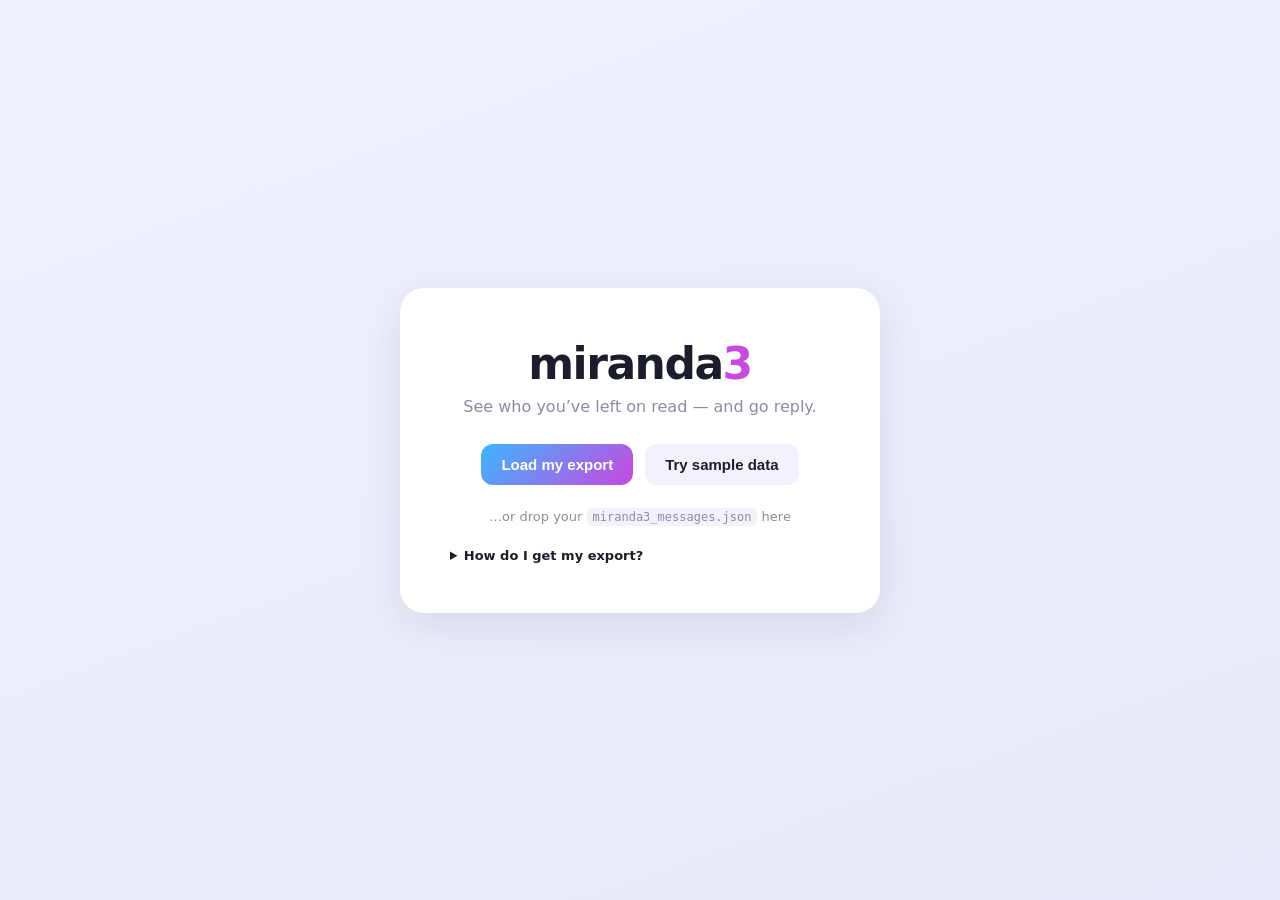
==== index.html @ 3577c92c "Rebuild Miranda as miranda3: local-first iMessage reply tracker Surfaces 1:1 iMessage conversations " ====
<!DOCTYPE html>
<html lang="en">
<head>
<meta charset="UTF-8" />
<meta name="viewport" content="width=device-width, initial-scale=1.0" />
<title>Miranda3 — who's waiting on you</title>
<link rel="stylesheet" href="styles.css" />
</head>
<body>

<!-- ───────────── Start screen ───────────── -->
<section id="start" class="screen">
  <div class="start-card" id="dropzone">
    <div class="logo">miranda<span>3</span></div>
    <p class="tagline">See who you’ve left on read — and go reply.</p>
    <div class="start-actions">
      <button class="btn primary" id="pickFile">Load my export</button>
      <button class="btn ghost" id="loadSample">Try sample data</button>
    </div>
    <p class="drop-hint">…or drop your <code>miranda3_messages.json</code> here</p>
    <details class="how">
      <summary>How do I get my export?</summary>
      <ol>
        <li>Grant <b>Full Disk Access</b> to Terminal (System Settings → Privacy &amp; Security).</li>
        <li>Double-click <code>export.command</code> in this folder.</li>
        <li>It writes <code>~/Desktop/miranda3_messages.json</code> — load that here.</li>
      </ol>
    </details>
    <input type="file" id="fileInput" accept="application/json,.json" hidden />
  </div>
</section>

<!-- ───────────── Dashboard ───────────── -->
<section id="dash" class="screen" hidden>
  <header class="topbar">
    <div class="logo small">miranda<span>3</span></div>
    <div class="topbar-right">
      <span class="updated" id="updated"></span>
      <button class="btn tiny ghost" id="darkToggle">dark mode</button>
      <button class="btn tiny ghost" id="reload">load other file</button>
    </div>
  </header>

  <div class="hero">
    <div class="score-wrap">
      <div class="ring" id="ring">
        <svg viewBox="0 0 200 200" width="200" height="200">
          <defs>
            <linearGradient id="ringGrad" x1="0%" y1="100%" x2="100%" y2="0%">
              <stop offset="0%" stop-color="#3bb6ff" />
              <stop offset="100%" stop-color="#c948e0" />
            </linearGradient>
          </defs>
          <circle class="ring-track" cx="100" cy="100" r="86" />
          <circle class="ring-fill" id="ringFill" cx="100" cy="100" r="86" />
        </svg>
        <div class="ring-center">
          <div class="score-num" id="scoreNum">--</div>
          <div class="score-cap">SCORE</div>
        </div>
      </div>
      <div class="score-label" id="scoreLabel"></div>
    </div>

    <div class="stats">
      <div class="stat">
        <div class="stat-val" id="statRate">--%</div>
        <div class="stat-cap">REPLY RATE</div>
        <div class="bar"><span id="barRate"></span></div>
      </div>
      <div class="stat">
        <div class="stat-val" id="statWait">--</div>
        <div class="stat-cap">AVG WAIT</div>
        <div class="bar"><span id="barWait"></span></div>
      </div>
      <div class="stat">
        <div class="stat-val" id="statHang">--</div>
        <div class="stat-cap">WAITING ON YOU</div>
        <div class="bar"><span id="barHang"></span></div>
      </div>
    </div>
  </div>

  <div class="action">
    <div class="action-head">
      <h2>Action needed</h2>
      <span class="action-sub" id="actionSub"></span>
    </div>

    <div class="filters" id="filters">
      <button class="chip active" data-bucket="1d">1 day <em></em></button>
      <button class="chip" data-bucket="7d">7 days <em></em></button>
      <button class="chip" data-bucket="30d">30 days <em></em></button>
      <button class="chip" data-bucket="90d">90 days <em></em></button>
    </div>

    <div class="thread-list" id="threads"></div>
    <div class="empty" id="emptyState" hidden>🎉 Nobody’s waiting on you in this window. Inbox zero vibes.</div>
  </div>

  <footer class="foot">
    <button class="btn tiny ghost" id="showDismissed"></button>
    <span class="foot-note">All data stays in this browser. Nothing is uploaded.</span>
  </footer>
</section>

<script src="core.js"></script>
<script src="sample-data.js"></script>
<script src="app.js"></script>
</body>
</html>
---- styles.css ----
:root {
  --bg: #eef0fb;
  --bg2: #e7e9f8;
  --card: #ffffff;
  --card2: #f3f1fb;
  --ink: #1c1d2b;
  --muted: #8a8ca3;
  --line: #e6e6f0;
  --green: #2dd4a0;
  --yellow: #f5c842;
  --orange: #f59e42;
  --red: #ef4444;
  --accent: #c948e0;
  --accent2: #3bb6ff;
  --shadow: 0 12px 40px rgba(60, 50, 120, 0.10);
}
[data-theme="dark"] {
  --bg: #0f1018;
  --bg2: #15172300;
  --card: #1b1d2b;
  --card2: #20223200;
  --ink: #f2f3fb;
  --muted: #8b8ea8;
  --line: #2a2c3e;
  --shadow: 0 12px 40px rgba(0, 0, 0, 0.35);
}

* { box-sizing: border-box; }
html, body { margin: 0; padding: 0; }
body {
  font-family: -apple-system, BlinkMacSystemFont, "Segoe UI", Inter, system-ui, sans-serif;
  background: linear-gradient(160deg, var(--bg), var(--bg2));
  color: var(--ink);
  min-height: 100vh;
  -webkit-font-smoothing: antialiased;
}
.screen { max-width: 980px; margin: 0 auto; padding: 24px; }

/* ── Logo ── */
.logo { font-size: 44px; font-weight: 800; letter-spacing: -1.5px; }
.logo span { color: var(--accent); }
.logo.small { font-size: 24px; }

/* ── Start screen ── */
#start { display: flex; align-items: center; justify-content: center; min-height: 100vh; }
.start-card {
  background: var(--card); border-radius: 24px; padding: 48px; max-width: 480px; width: 100%;
  box-shadow: var(--shadow); text-align: center; border: 2px dashed transparent; transition: border-color .15s;
}
.start-card.dragover { border-color: var(--accent); }
.tagline { color: var(--muted); margin: 8px 0 28px; font-size: 16px; }
.start-actions { display: flex; gap: 12px; justify-content: center; flex-wrap: wrap; }
.drop-hint { color: var(--muted); margin-top: 24px; font-size: 13px; }
.drop-hint code, .how code { background: var(--card2); padding: 2px 6px; border-radius: 6px; font-size: 12px; }
.how { margin-top: 24px; text-align: left; color: var(--muted); font-size: 13px; }
.how summary { cursor: pointer; color: var(--ink); font-weight: 600; }
.how ol { margin: 12px 0 0; padding-left: 20px; line-height: 1.7; }

/* ── Buttons ── */
.btn { border: none; border-radius: 12px; padding: 12px 20px; font-size: 15px; font-weight: 600; cursor: pointer; transition: transform .1s, opacity .15s; }
.btn:active { transform: scale(.97); }
.btn.primary { background: linear-gradient(135deg, var(--accent2), var(--accent)); color: #fff; }
.btn.ghost { background: var(--card2); color: var(--ink); }
.btn.tiny { padding: 7px 14px; font-size: 13px; border-radius: 9px; }

/* ── Topbar ── */
.topbar { display: flex; align-items: center; justify-content: space-between; margin-bottom: 8px; }
.topbar-right { display: flex; align-items: center; gap: 10px; }
.updated { color: var(--muted); font-size: 12px; }

/* ── Hero ── */
.hero { display: grid; grid-template-columns: 1fr 1fr; gap: 24px; align-items: center; margin: 16px 0 32px; }
.score-wrap { display: flex; flex-direction: column; align-items: center; gap: 12px; }
.ring { position: relative; width: 200px; height: 200px; filter: drop-shadow(0 0 24px rgba(201,72,224,.25)); }
.ring svg { transform: rotate(-90deg); }
.ring-track { fill: none; stroke: var(--line); stroke-width: 12; }
.ring-fill { fill: none; stroke: url(#ringGrad); stroke-width: 12; stroke-linecap: round;
  stroke-dasharray: 540; stroke-dashoffset: 540; transition: stroke-dashoffset 1s cubic-bezier(.2,.8,.2,1); }
.ring-center { position: absolute; inset: 0; display: flex; flex-direction: column; align-items: center; justify-content: center; }
.score-num { font-size: 64px; font-weight: 800; line-height: 1; color: var(--yellow); }
.score-cap { font-size: 13px; letter-spacing: 2px; color: var(--muted); margin-top: 4px; }
.score-label { font-size: 18px; font-weight: 700; }

.stats { display: flex; flex-direction: column; gap: 14px; }
.stat { background: var(--card); border-radius: 18px; padding: 18px 22px; box-shadow: var(--shadow); }
.stat-val { font-size: 34px; font-weight: 800; }
.stat-cap { font-size: 12px; letter-spacing: 1.5px; color: var(--muted); margin: 2px 0 10px; }
.bar { height: 5px; background: var(--line); border-radius: 3px; overflow: hidden; }
.bar span { display: block; height: 100%; width: 0; background: var(--orange); border-radius: 3px; transition: width .8s; }
#barRate { background: var(--green); }

/* ── Action list ── */
.action-head { display: flex; align-items: baseline; justify-content: space-between; margin-bottom: 14px; }
.action-head h2 { margin: 0; font-size: 26px; }
.action-sub { color: var(--muted); font-size: 14px; }
.filters { display: flex; gap: 10px; margin-bottom: 18px; flex-wrap: wrap; }
.chip { background: var(--card2); border: 1px solid var(--line); border-radius: 999px; padding: 8px 16px;
  font-size: 14px; font-weight: 600; color: var(--muted); cursor: pointer; transition: all .15s; }
.chip.active { background: linear-gradient(135deg, var(--accent2), var(--accent)); color: #fff; border-color: transparent; }
.chip em { font-style: normal; opacity: .7; font-weight: 700; margin-left: 2px; }
.chip.active em { opacity: .9; }

.thread-list { display: flex; flex-direction: column; gap: 12px; }
.thread { display: flex; align-items: center; gap: 16px; background: var(--card); border-radius: 18px;
  padding: 16px 20px; box-shadow: var(--shadow); }
.avatar { width: 48px; height: 48px; border-radius: 50%; background: linear-gradient(135deg, #8a5cf6, #6d4cf0);
  color: #fff; display: flex; align-items: center; justify-content: center; font-size: 20px; font-weight: 700; flex-shrink: 0; }
.thread-main { flex: 1; min-width: 0; }
.thread-top { display: flex; justify-content: space-between; align-items: baseline; gap: 12px; }
.thread-name { font-weight: 700; font-size: 16px; }
.thread-when { color: var(--muted); font-size: 13px; white-space: nowrap; }
.thread-when .dot { display: inline-block; width: 7px; height: 7px; border-radius: 50%; margin-left: 6px; vertical-align: middle; }
.thread-preview { color: var(--muted); font-size: 14px; margin-top: 3px; overflow: hidden; text-overflow: ellipsis; white-space: nowrap; }
.thread-preview b { color: var(--ink); font-weight: 600; }
.thread-actions { display: flex; gap: 8px; flex-shrink: 0; }
.go-btn { background: linear-gradient(135deg, var(--accent2), var(--accent)); color: #fff; border: none;
  border-radius: 12px; padding: 10px 16px; font-weight: 700; font-size: 14px; cursor: pointer; white-space: nowrap; text-decoration: none; display: inline-block; }
.go-btn:active { transform: scale(.97); }
.dismiss-btn { background: transparent; border: 1px solid var(--line); color: var(--muted); border-radius: 12px;
  padding: 10px 12px; cursor: pointer; font-size: 14px; }

.empty { text-align: center; color: var(--muted); padding: 48px 20px; font-size: 16px; }

.foot { display: flex; align-items: center; justify-content: space-between; margin-top: 32px; padding-top: 16px; border-top: 1px solid var(--line); }
.foot-note { color: var(--muted); font-size: 12px; }

@media (max-width: 720px) {
  .hero { grid-template-columns: 1fr; }
  .thread { flex-wrap: wrap; }
  .thread-actions { width: 100%; justify-content: flex-end; }
}
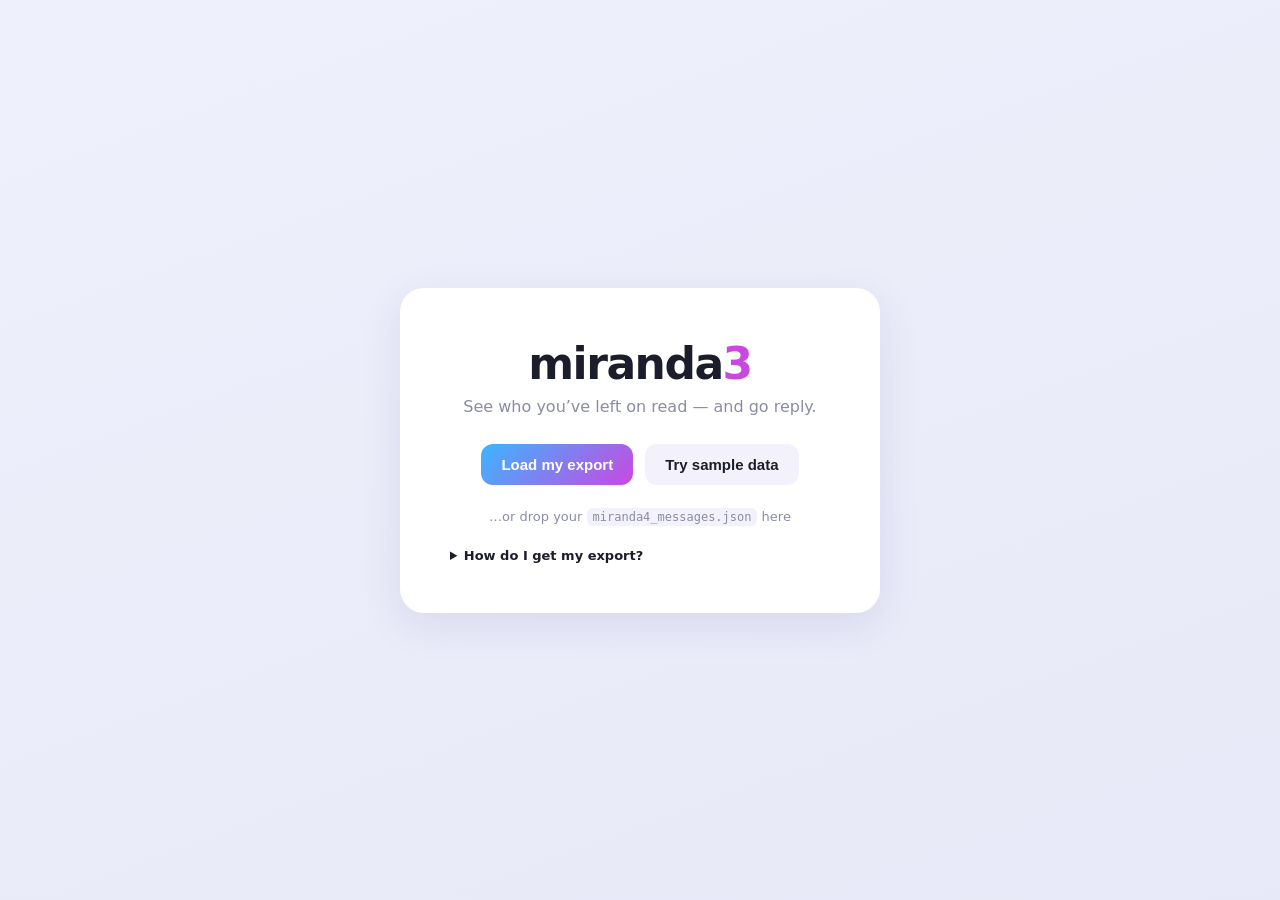
==== commit 680ba792: "Rename export output to miranda4_messages.json Makes the fresh export (with group participant_count)" ====
--- a/index.html
+++ b/index.html
@@ -17,13 +17,14 @@
       <button class="btn primary" id="pickFile">Load my export</button>
       <button class="btn ghost" id="loadSample">Try sample data</button>
     </div>
-    <p class="drop-hint">…or drop your <code>miranda3_messages.json</code> here</p>
+    <p class="drop-hint">…or drop your <code>miranda4_messages.json</code> here</p>
     <details class="how">
       <summary>How do I get my export?</summary>
       <ol>
-        <li>Grant <b>Full Disk Access</b> to Terminal (System Settings → Privacy &amp; Security).</li>
-        <li>Double-click <code>export.command</code> in this folder.</li>
-        <li>It writes <code>~/Desktop/miranda3_messages.json</code> — load that here.</li>
+        <li><a class="dl-cmd" href="export.command" download="export.command">⤓ Download <code>export.command</code></a> (runs on your Mac — it can't read Messages from the browser).</li>
+        <li>Grant <b>Full Disk Access</b> to Terminal (System Settings → Privacy &amp; Security), then reopen Terminal.</li>
+        <li>In Terminal type <code>bash </code> then drag the downloaded file in and press Return. <span class="how-note">Downloaded scripts can't be double-clicked.</span></li>
+        <li>It writes <code>~/Desktop/miranda4_messages.json</code> — load that here.</li>
       </ol>
     </details>
     <input type="file" id="fileInput" accept="application/json,.json" hidden />
--- a/styles.css
+++ b/styles.css
@@ -55,6 +55,10 @@
 .how { margin-top: 24px; text-align: left; color: var(--muted); font-size: 13px; }
 .how summary { cursor: pointer; color: var(--ink); font-weight: 600; }
 .how ol { margin: 12px 0 0; padding-left: 20px; line-height: 1.7; }
+.how .dl-cmd { color: var(--accent); font-weight: 600; text-decoration: none; }
+.how .dl-cmd:hover { text-decoration: underline; }
+.how .dl-cmd code { color: inherit; }
+.how-note { display: block; font-size: 12px; opacity: .8; }
 
 /* ── Buttons ── */
 .btn { border: none; border-radius: 12px; padding: 12px 20px; font-size: 15px; font-weight: 600; cursor: pointer; transition: transform .1s, opacity .15s; }
@@ -108,6 +112,8 @@
 .thread-main { flex: 1; min-width: 0; }
 .thread-top { display: flex; justify-content: space-between; align-items: baseline; gap: 12px; }
 .thread-name { font-weight: 700; font-size: 16px; }
+.group-tag { font-size: 11px; font-weight: 700; letter-spacing: .3px; text-transform: uppercase;
+  color: var(--accent); background: var(--card2); border-radius: 999px; padding: 2px 7px; vertical-align: middle; }
 .thread-when { color: var(--muted); font-size: 13px; white-space: nowrap; }
 .thread-when .dot { display: inline-block; width: 7px; height: 7px; border-radius: 50%; margin-left: 6px; vertical-align: middle; }
 .thread-preview { color: var(--muted); font-size: 14px; margin-top: 3px; overflow: hidden; text-overflow: ellipsis; white-space: nowrap; }
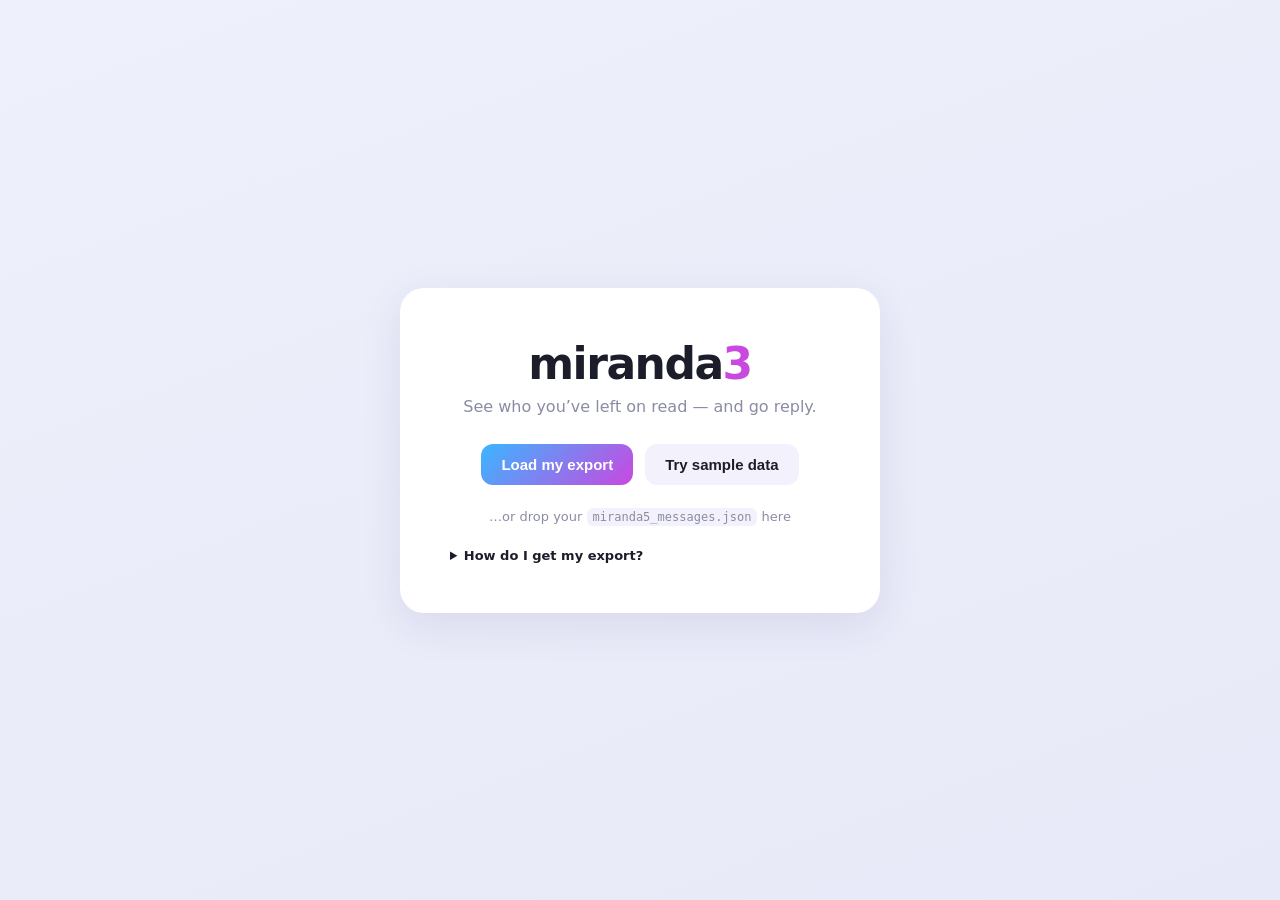
==== commit 02969445: "Rename export to miranda5_messages.json and reveal it in Finder Renames the export output from miran" ====
--- a/index.html
+++ b/index.html
@@ -17,14 +17,13 @@
       <button class="btn primary" id="pickFile">Load my export</button>
       <button class="btn ghost" id="loadSample">Try sample data</button>
     </div>
-    <p class="drop-hint">…or drop your <code>miranda4_messages.json</code> here</p>
+    <p class="drop-hint">…or drop your <code>miranda5_messages.json</code> here</p>
     <details class="how">
       <summary>How do I get my export?</summary>
       <ol>
-        <li><a class="dl-cmd" href="export.command" download="export.command">⤓ Download <code>export.command</code></a> (runs on your Mac — it can't read Messages from the browser).</li>
-        <li>Grant <b>Full Disk Access</b> to Terminal (System Settings → Privacy &amp; Security), then reopen Terminal.</li>
-        <li>In Terminal type <code>bash </code> then drag the downloaded file in and press Return. <span class="how-note">Downloaded scripts can't be double-clicked.</span></li>
-        <li>It writes <code>~/Desktop/miranda4_messages.json</code> — load that here.</li>
+        <li>Grant <b>Full Disk Access</b> to Terminal (System Settings → Privacy &amp; Security).</li>
+        <li>Double-click <code>export.command</code> in this folder.</li>
+        <li>It writes <code>~/Desktop/miranda5_messages.json</code> — load that here.</li>
       </ol>
     </details>
     <input type="file" id="fileInput" accept="application/json,.json" hidden />
@@ -37,6 +36,7 @@
     <div class="logo small">miranda<span>3</span></div>
     <div class="topbar-right">
       <span class="updated" id="updated"></span>
+      <button class="btn tiny ghost" id="refreshBtn" title="Re-read your export file — auto-updates when you re-run the export">↻ refresh</button>
       <button class="btn tiny ghost" id="darkToggle">dark mode</button>
       <button class="btn tiny ghost" id="reload">load other file</button>
     </div>
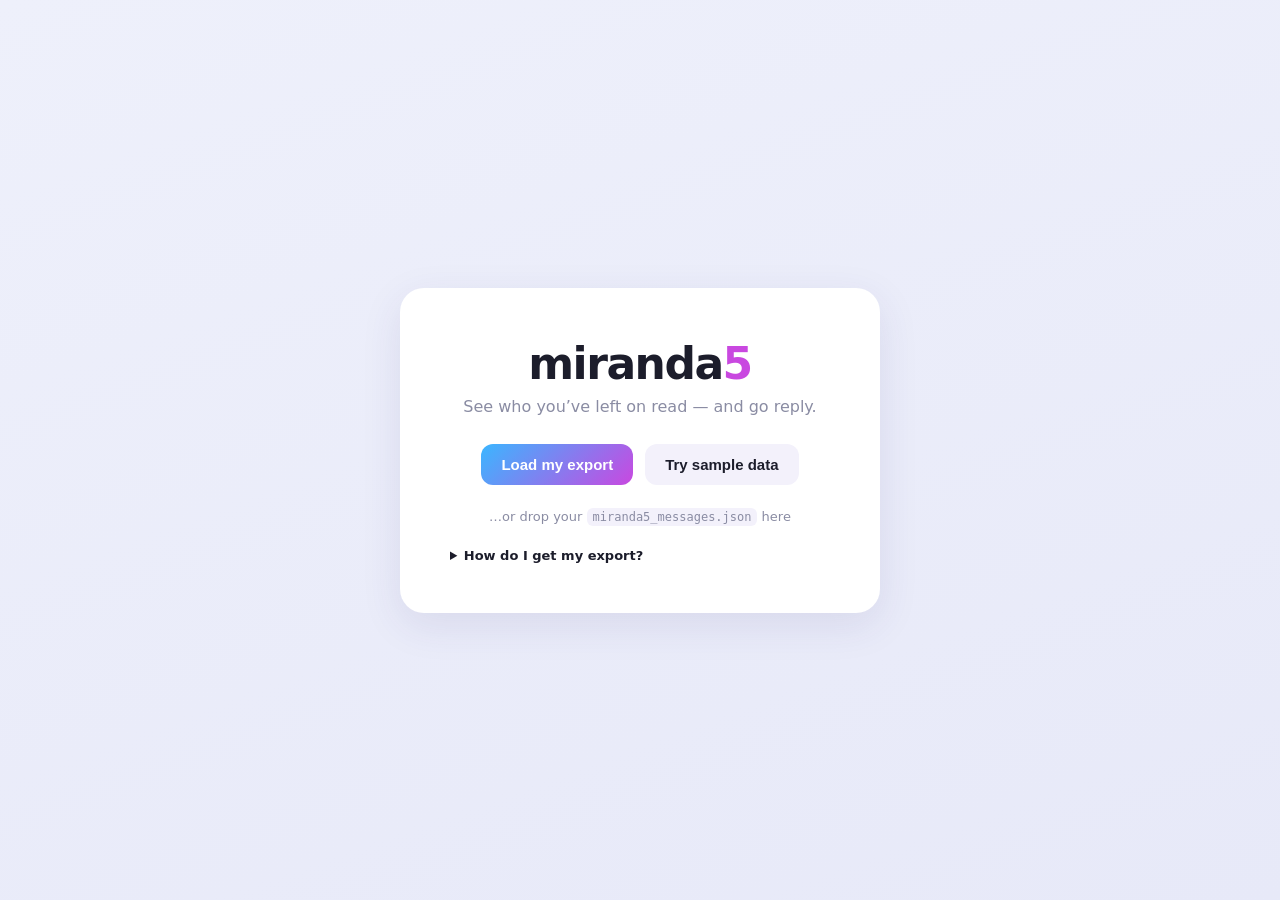
==== commit ef60d117: "Rename visible app branding to Miranda5 Updates the page title and logo from miranda3 to miranda5 so" ====
--- a/index.html
+++ b/index.html
@@ -3,7 +3,7 @@
 <head>
 <meta charset="UTF-8" />
 <meta name="viewport" content="width=device-width, initial-scale=1.0" />
-<title>Miranda3 — who's waiting on you</title>
+<title>Miranda5 — who's waiting on you</title>
 <link rel="stylesheet" href="styles.css" />
 </head>
 <body>
@@ -11,7 +11,7 @@
 <!-- ───────────── Start screen ───────────── -->
 <section id="start" class="screen">
   <div class="start-card" id="dropzone">
-    <div class="logo">miranda<span>3</span></div>
+    <div class="logo">miranda<span>5</span></div>
     <p class="tagline">See who you’ve left on read — and go reply.</p>
     <div class="start-actions">
       <button class="btn primary" id="pickFile">Load my export</button>
@@ -33,7 +33,7 @@
 <!-- ───────────── Dashboard ───────────── -->
 <section id="dash" class="screen" hidden>
   <header class="topbar">
-    <div class="logo small">miranda<span>3</span></div>
+    <div class="logo small">miranda<span>5</span></div>
     <div class="topbar-right">
       <span class="updated" id="updated"></span>
       <button class="btn tiny ghost" id="refreshBtn" title="Re-read your export file — auto-updates when you re-run the export">↻ refresh</button>
